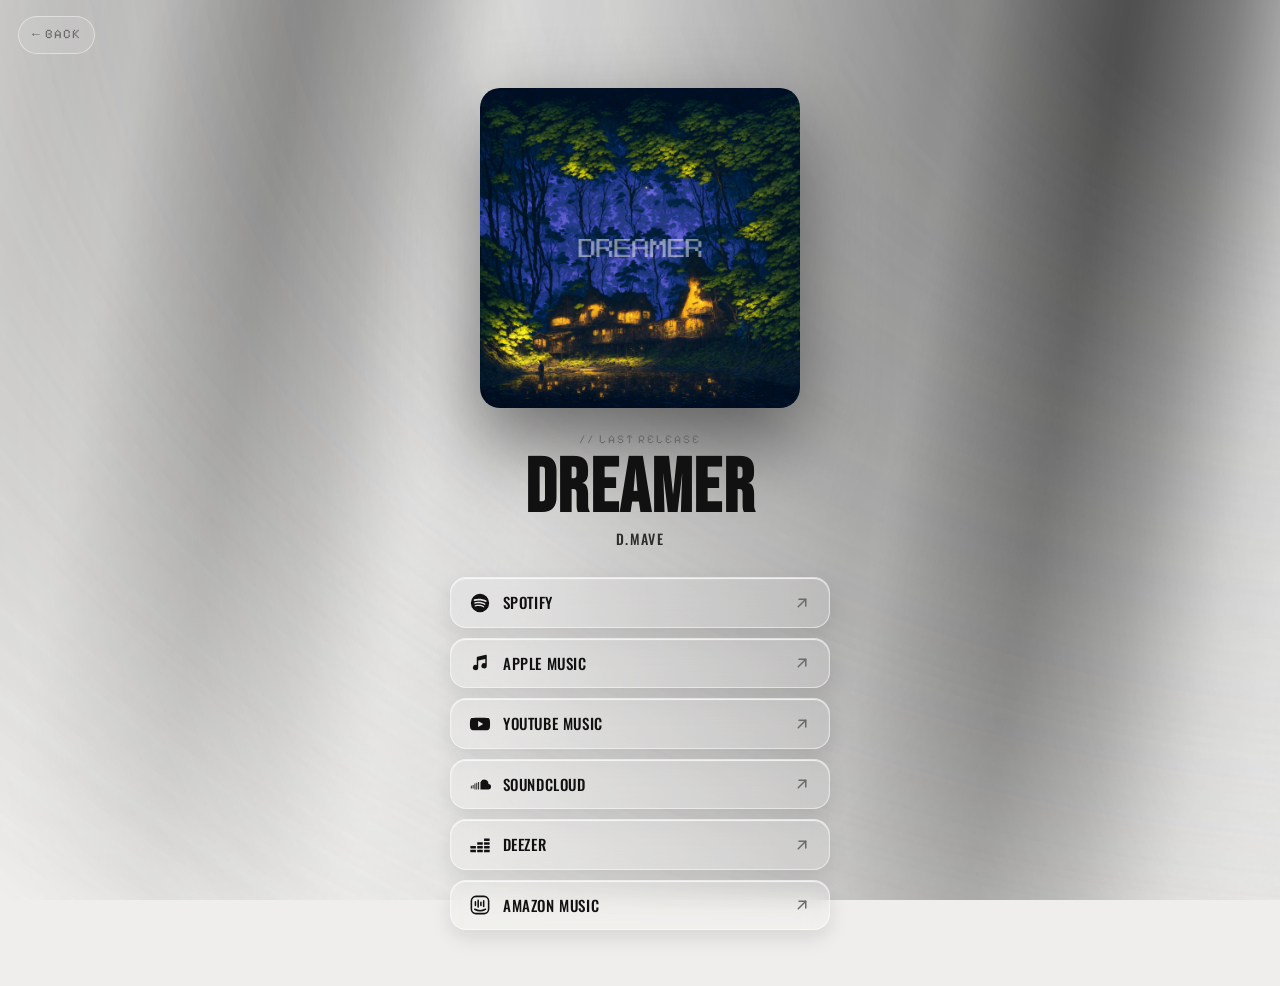
==== release.html @ 17467ef3 "Deploy D.Mave artist site Static one-page artist card (hero dither turntable, gooey nav, audio previ" ====
<!DOCTYPE html>
<html lang="en">
<head>
  <meta charset="UTF-8">
  <meta name="viewport" content="width=device-width, initial-scale=1.0">
  <title>DREAMER — D.Mave</title>
  <meta name="description" content="Listen to DREAMER by D.Mave on all major streaming platforms.">

  <link rel="icon" type="image/jpeg" href="photos/D.Mave%20pfp.jpg">
  <meta property="og:type" content="music.album">
  <meta property="og:url" content="https://asuramaru13.github.io/d-mave/release.html">
  <meta property="og:title" content="DREAMER — D.Mave">
  <meta property="og:description" content="Listen to DREAMER by D.Mave on all major streaming platforms.">
  <meta property="og:image" content="https://asuramaru13.github.io/d-mave/photos/dreamer%20cover.jpg">
  <meta name="twitter:card" content="summary_large_image">
  <meta name="twitter:title" content="DREAMER — D.Mave">
  <meta name="twitter:image" content="https://asuramaru13.github.io/d-mave/photos/dreamer%20cover.jpg">

  <link rel="preconnect" href="https://fonts.googleapis.com">
  <link rel="preconnect" href="https://fonts.gstatic.com" crossorigin>
  <link href="https://fonts.googleapis.com/css2?family=Bebas+Neue&family=Oswald:wght@400;500;600&family=Pixelify+Sans:wght@400;500;600;700&display=swap" rel="stylesheet">

  <link rel="stylesheet" href="styles.css">
  <script>document.documentElement.classList.add('js');</script>
  <style>
    .rp {
      min-height: 100vh;
      display: flex;
      flex-direction: column;
      align-items: center;
      justify-content: center;
      gap: 22px;
      padding: 88px 20px 56px;
      text-align: center;
      position: relative;
      z-index: 1;
    }
    .rp-back {
      position: fixed;
      top: 16px;
      left: 18px;
      z-index: 5;
      font-family: var(--font-pixel);
      font-size: 13px;
      letter-spacing: .08em;
      color: var(--muted);
      text-decoration: none;
      display: inline-flex;
      align-items: center;
      gap: 6px;
      padding: 8px 13px;
      border-radius: 999px;
      background: rgba(255, 255, 255, .1);
      border: 1px solid rgba(255, 255, 255, .45);
      -webkit-backdrop-filter: blur(10px) saturate(140%);
              backdrop-filter: blur(10px) saturate(140%);
      transition: transform .2s ease, color .2s ease, background .2s ease;
    }
    .rp-back:hover { color: var(--ink); transform: translateX(-2px); background: rgba(255, 255, 255, .24); }
    .rp-cover {
      width: min(74vw, 320px);
      aspect-ratio: 1;
      border-radius: 20px;
      overflow: hidden;
      box-shadow: 0 34px 80px rgba(0, 0, 0, .5);
    }
    .rp-cover img { width: 100%; height: 100%; object-fit: cover; display: block; }
    .rp-head { display: flex; flex-direction: column; align-items: center; gap: 2px; }
    .rp-eyebrow {
      font-family: var(--font-pixel);
      font-size: 12px; letter-spacing: .16em; text-transform: uppercase;
      color: var(--muted); margin: 0;
    }
    .rp-title {
      font-family: var(--font-display);
      font-size: clamp(46px, 13vw, 76px);
      line-height: .9; letter-spacing: .02em; margin: 6px 0 2px;
    }
    .rp-artist {
      font-family: var(--font-button);
      font-weight: 500; text-transform: uppercase; letter-spacing: .1em;
      font-size: 14px; color: #2c2c2c; margin: 0;
    }
    .rp-services {
      display: flex; flex-direction: column; gap: 10px;
      width: min(90vw, 380px); margin-top: 6px;
    }
    .svc {
      display: flex; align-items: center; justify-content: space-between; gap: 12px;
      padding: 13px 18px; border-radius: 16px; text-decoration: none; color: var(--ink);
      font-family: var(--font-button); font-weight: 500; text-transform: uppercase;
      letter-spacing: .04em; font-size: 15px;
      background: rgba(255, 255, 255, .14);
      border: 1px solid rgba(255, 255, 255, .5);
      -webkit-backdrop-filter: blur(12px) saturate(150%);
              backdrop-filter: blur(12px) saturate(150%);
      box-shadow: inset 0 1px 1px rgba(255, 255, 255, .8), 0 8px 20px rgba(0, 0, 0, .1);
      transition: transform .25s cubic-bezier(.22, 1, .36, 1), background .25s ease, box-shadow .25s ease;
    }
    .svc:hover {
      transform: translateY(-2px) scale(1.02);
      background: rgba(255, 255, 255, .26);
      box-shadow: inset 0 1px 1px rgba(255, 255, 255, .92), 0 14px 28px rgba(0, 0, 0, .14);
    }
    .svc__l { display: flex; align-items: center; gap: 12px; }
    .svc__l svg { width: 22px; height: 22px; flex: none; }
    .svc__arrow { color: var(--muted); transition: transform .25s ease, color .25s ease; flex: none; }
    .svc:hover .svc__arrow { transform: translate(3px, -3px); color: var(--ink); }
  </style>
</head>
<body>

  <div class="aurora" aria-hidden="true"></div>

  <a class="rp-back" href="index.html">&larr; BACK</a>

  <main class="rp">
    <div class="rp-cover reveal">
      <img src="photos/dreamer%20cover.jpg" alt="Обложка альбома DREAMER — D.Mave">
    </div>

    <div class="rp-head">
      <p class="rp-eyebrow reveal">// Last release</p>
      <h1 class="rp-title reveal">DREAMER</h1>
      <p class="rp-artist reveal">D.Mave</p>
    </div>

    <!-- Spotify и Amazon Music ведут прямо на АЛЬБОМ (данные Odesli).
         Apple Music, YouTube Music, SoundCloud, Deezer — пока на профиль артиста
         (прямой ссылки на альбом нет); замените, когда альбом там появится. -->
    <nav class="rp-services" aria-label="Слушать на площадках">

      <a class="svc reveal" href="https://open.spotify.com/album/6qW0QtCH3sCwZKzRVfQxWa" target="_blank" rel="noopener">
        <span class="svc__l">
          <svg viewBox="0 0 24 24" aria-hidden="true" fill="currentColor"><path d="M12 2a10 10 0 1 0 0 20 10 10 0 0 0 0-20Zm4.59 14.44a.62.62 0 0 1-.86.21c-2.35-1.44-5.3-1.76-8.79-.96a.62.62 0 1 1-.28-1.22c3.81-.87 7.08-.5 9.72 1.11.3.18.39.57.21.86Zm1.23-2.73a.78.78 0 0 1-1.07.26c-2.69-1.65-6.79-2.13-9.97-1.17a.78.78 0 1 1-.45-1.5c3.64-1.09 8.16-.56 11.24 1.34.37.23.49.71.25 1.07Zm.11-2.85c-3.23-1.92-8.55-2.1-11.63-1.16a.94.94 0 1 1-.54-1.8c3.54-1.07 9.42-.86 13.13 1.35a.94.94 0 0 1-.96 1.61Z"/></svg>
          <span>Spotify</span>
        </span>
        <svg class="svc__arrow" viewBox="0 0 24 24" width="18" height="18" aria-hidden="true" fill="none" stroke="currentColor" stroke-width="2" stroke-linecap="round" stroke-linejoin="round"><path d="M7 17 17 7"/><path d="M8 7h9v9"/></svg>
      </a>

      <a class="svc reveal" href="https://music.apple.com/ua/artist/d-mave/1584097393" target="_blank" rel="noopener">
        <span class="svc__l">
          <svg viewBox="0 0 24 24" aria-hidden="true" fill="currentColor"><path d="M18.5 3.1 9.2 5.05a.9.9 0 0 0-.72.88v8.33a2.9 2.9 0 1 0 1.6 2.6V9.2l7.7-1.6v4.78a2.9 2.9 0 1 0 1.6 2.6V3.98a.9.9 0 0 0-1.08-.88Z"/></svg>
          <span>Apple Music</span>
        </span>
        <svg class="svc__arrow" viewBox="0 0 24 24" width="18" height="18" aria-hidden="true" fill="none" stroke="currentColor" stroke-width="2" stroke-linecap="round" stroke-linejoin="round"><path d="M7 17 17 7"/><path d="M8 7h9v9"/></svg>
      </a>

      <a class="svc reveal" href="https://music.youtube.com/@DMave" target="_blank" rel="noopener">
        <span class="svc__l">
          <svg viewBox="0 0 24 24" aria-hidden="true" fill="currentColor"><path d="M23 12s0-3.2-.41-4.73a2.5 2.5 0 0 0-1.76-1.77C19.3 5.08 12 5.08 12 5.08s-7.3 0-8.83.42A2.5 2.5 0 0 0 1.41 7.27C1 8.8 1 12 1 12s0 3.2.41 4.73a2.5 2.5 0 0 0 1.76 1.77C4.7 18.92 12 18.92 12 18.92s7.3 0 8.83-.42a2.5 2.5 0 0 0 1.76-1.77C23 15.2 23 12 23 12Zm-13 3.2V8.8l5.5 3.2-5.5 3.2Z"/></svg>
          <span>YouTube Music</span>
        </span>
        <svg class="svc__arrow" viewBox="0 0 24 24" width="18" height="18" aria-hidden="true" fill="none" stroke="currentColor" stroke-width="2" stroke-linecap="round" stroke-linejoin="round"><path d="M7 17 17 7"/><path d="M8 7h9v9"/></svg>
      </a>

      <a class="svc reveal" href="https://soundcloud.com/david-dolgikh" target="_blank" rel="noopener">
        <span class="svc__l">
          <svg viewBox="0 0 24 24" aria-hidden="true" fill="currentColor"><path d="M2 14v3h1v-3H2Zm2-1v4h1v-4H4Zm2-1.5V18h1v-6.5H6Zm2-1V18h1V10.5H8Zm2-.8V18h1V9.7h-1Zm2.5-.2V18H21a3 3 0 0 0 .2-6 4.5 4.5 0 0 0-8.5-2.3c-.1 0-.2.1-.2.2Z"/></svg>
          <span>SoundCloud</span>
        </span>
        <svg class="svc__arrow" viewBox="0 0 24 24" width="18" height="18" aria-hidden="true" fill="none" stroke="currentColor" stroke-width="2" stroke-linecap="round" stroke-linejoin="round"><path d="M7 17 17 7"/><path d="M8 7h9v9"/></svg>
      </a>

      <a class="svc reveal" href="https://www.deezer.com/en/artist/5999942" target="_blank" rel="noopener">
        <span class="svc__l">
          <svg viewBox="0 0 24 24" aria-hidden="true" fill="currentColor">
            <rect x="16.4" y="5" width="6.1" height="2.5" rx=".3"/><rect x="16.4" y="9.1" width="6.1" height="2.5" rx=".3"/><rect x="8.95" y="9.1" width="6.1" height="2.5" rx=".3"/><rect x="16.4" y="13.2" width="6.1" height="2.5" rx=".3"/><rect x="8.95" y="13.2" width="6.1" height="2.5" rx=".3"/><rect x="1.5" y="13.2" width="6.1" height="2.5" rx=".3"/><rect x="16.4" y="17.3" width="6.1" height="2.5" rx=".3"/><rect x="8.95" y="17.3" width="6.1" height="2.5" rx=".3"/><rect x="1.5" y="17.3" width="6.1" height="2.5" rx=".3"/>
          </svg>
          <span>Deezer</span>
        </span>
        <svg class="svc__arrow" viewBox="0 0 24 24" width="18" height="18" aria-hidden="true" fill="none" stroke="currentColor" stroke-width="2" stroke-linecap="round" stroke-linejoin="round"><path d="M7 17 17 7"/><path d="M8 7h9v9"/></svg>
      </a>

      <a class="svc reveal" href="https://music.amazon.com/albums/B0HM22D9TM" target="_blank" rel="noopener">
        <span class="svc__l">
          <svg viewBox="0 0 24 24" aria-hidden="true" fill="none" stroke="currentColor" stroke-width="1.7" stroke-linecap="round" stroke-linejoin="round">
            <rect x="2.6" y="2.6" width="18.8" height="18.8" rx="5"/><path d="M7 8.5v4M10 6.8v7.4M13 9v3.5M16 7.5v6"/><path d="M6.3 16.6c3.6 2.1 8.1 2.1 11.7 0"/>
          </svg>
          <span>Amazon Music</span>
        </span>
        <svg class="svc__arrow" viewBox="0 0 24 24" width="18" height="18" aria-hidden="true" fill="none" stroke="currentColor" stroke-width="2" stroke-linecap="round" stroke-linejoin="round"><path d="M7 17 17 7"/><path d="M8 7h9v9"/></svg>
      </a>

    </nav>
  </main>

  <script>
    // Apple-style появление при загрузке (каскадом). setTimeout, а не rAF — надёжнее.
    (function () {
      var reduced = window.matchMedia && window.matchMedia('(prefers-reduced-motion: reduce)').matches;
      var els = [].slice.call(document.querySelectorAll('.reveal'));
      if (reduced) { els.forEach(function (el) { el.classList.add('in'); }); return; }
      setTimeout(function () {
        els.forEach(function (el, i) {
          el.style.transitionDelay = (i * 0.07) + 's';
          el.classList.add('in');
        });
      }, 80);
    })();
  </script>
</body>
</html>
---- styles.css ----
/* ============ TOKENS ============ */
:root {
  --bg: #efeeec;
  --ink: #111111;
  --muted: #6b6b6b;
  --line: #d8d7d4;
  --paper: #e6e5e2;

  --font-display: 'Bebas Neue', sans-serif;
  --font-pixel: 'Pixelify Sans', monospace;
  --font-text: 'Bebas Neue', sans-serif;
  --font-button: 'Oswald', sans-serif;

  --wrap: 1180px;
  --gutter: clamp(16px, 5vw, 64px);
}

/* ============ RESET ============ */
*, *::before, *::after { box-sizing: border-box; }
html { scroll-behavior: smooth; }
body {
  margin: 0;
  background: var(--bg);
  color: var(--ink);
  font-family: var(--font-text);
  line-height: 1.5;
  -webkit-font-smoothing: antialiased;
  overflow-x: hidden; /* край вращающейся пластинки не даёт горизонтальный скролл */
}
img { display: block; max-width: 100%; height: auto; }
a { color: inherit; text-decoration: none; }
ol { margin: 0; padding: 0; list-style: none; }

.wrap {
  max-width: var(--wrap);
  margin-inline: auto;
  padding-inline: var(--gutter);
  width: 100%;
}

/* якоря навигации не прячутся под фиксированной панелью сверху */
#hero, #about, #release, #follow { scroll-margin-top: 76px; }

.eyebrow {
  font-family: var(--font-pixel);
  font-size: 13px;
  letter-spacing: 0.14em;
  text-transform: uppercase;
  color: var(--muted);
  margin: 0 0 14px;
}

/* ============ HERO ============ */
.hero { padding-top: clamp(32px, 7vw, 80px); }
.hero__inner {
  display: grid;
  grid-template-columns: minmax(0, 1.05fr) minmax(0, 1fr);
  align-items: center;
  gap: clamp(24px, 5vw, 64px);
  min-height: min(82vh, 760px);
}
.hero__player {
  position: relative;
  aspect-ratio: 1394 / 1128;
}
/* когда включён dither-эффект — без рамки/подложки, прозрачный фон */
.hero__player.is-veiled {
  touch-action: pan-y; /* не мешать вертикальной прокрутке над canvas */
}
/* мягкая тень по силуэту вертушки (canvas прозрачный) */
.hero__player.is-veiled canvas {
  filter:
    drop-shadow(0 18px 26px rgba(0, 0, 0, .34))
    drop-shadow(0 50px 72px rgba(0, 0, 0, .40));
}
.hero__player-img {
  width: 100%;
  /* заметная, но хорошо растушёванная тень (большой blur) */
  filter:
    drop-shadow(0 20px 28px rgba(0, 0, 0, .42))
    drop-shadow(0 64px 96px rgba(0, 0, 0, .58));
}
.hero__name {
  font-family: var(--font-display);
  font-weight: 400;
  font-size: clamp(72px, 13vw, 168px);
  line-height: 0.88;
  letter-spacing: 0.01em;
  margin: 0 0 18px;
}
.hero__bio {
  max-width: 44ch;
  font-family: var(--font-text);
  font-size: clamp(20px, 2vw, 26px);
  line-height: 1.12;
  letter-spacing: 0.02em;
  color: #2c2c2c;
  margin: 0;
}

/* ============ АВАТАР (кругом, верхний левый угол) ============ */
.avatar {
  position: absolute;
  top: clamp(16px, 2.4vw, 26px);
  left: clamp(16px, 2.4vw, 30px);
  z-index: 40;
  width: clamp(50px, 6vw, 66px);
  height: clamp(50px, 6vw, 66px);
  border-radius: 50%;
  object-fit: cover;
  object-position: 50% 30%;
  border: 2px solid rgba(255, 255, 255, .75);
  box-shadow: 0 6px 18px rgba(0, 0, 0, .22);
}

/* ============ О СЕБЕ / УСЛУГА ============ */
.about {
  padding-block: clamp(44px, 8vw, 96px);
  border-top: 1px solid var(--line);
}
.about__title {
  font-family: var(--font-display); /* Bebas Neue (текст английский) */
  font-weight: 400;
  text-transform: uppercase;
  font-size: clamp(34px, 5.5vw, 70px);
  line-height: 1;
  letter-spacing: 0.015em;
  margin: 0 0 18px;
}
.about__text {
  font-family: var(--font-button);
  font-weight: 400;
  font-size: clamp(16px, 1.5vw, 20px);
  line-height: 1.5;
  max-width: 54ch;
  color: #2c2c2c;
  margin: 0 0 30px;
}

/* плашка-призыв «Связаться» — liquid glass + зум (и иконка чуть растёт) */
.cta {
  display: inline-flex;
  align-items: center;
  gap: 12px;
  padding: 14px 26px;
  border-radius: 999px;
  font-family: var(--font-button);
  font-weight: 500;
  font-size: 17px;
  letter-spacing: 0.06em;
  text-transform: uppercase;
  color: var(--ink);
  background: rgba(255, 255, 255, .16);
  border: 1px solid rgba(255, 255, 255, .55);
  -webkit-backdrop-filter: blur(14px) saturate(150%);
          backdrop-filter: blur(14px) saturate(150%);
  box-shadow:
    inset 0 1px 1px rgba(255, 255, 255, .85),
    inset 0 -2px 6px rgba(255, 255, 255, .22),
    0 8px 22px rgba(0, 0, 0, .12);
  transition: transform .3s cubic-bezier(.22, 1, .36, 1),
              background .3s ease, box-shadow .3s ease;
  will-change: transform;
}
.cta:hover {
  transform: translateY(-3px) scale(1.06);
  background: rgba(255, 255, 255, .3);
  box-shadow:
    inset 0 1px 1px rgba(255, 255, 255, .95),
    inset 0 -2px 6px rgba(255, 255, 255, .3),
    0 16px 34px rgba(0, 0, 0, .16);
}
.cta svg { transition: transform .3s cubic-bezier(.22, 1, .36, 1); }
.cta:hover svg { transform: scale(1.22); }
/* зум должен перебивать .reveal.in { transform: none } */
.js .cta.in:hover { transform: translateY(-3px) scale(1.06); }

/* ============ LAST RELEASE ============ */
.release {
  position: relative;
  margin-top: clamp(48px, 9vw, 120px);
  padding-block: clamp(48px, 8vw, 100px);
  border-top: 1px solid var(--line);
  overflow: hidden; /* правая половина пластинки прячется за границей секции */
  min-height: clamp(560px, 62vw, 860px); /* место для абсолютно спозиционированного винила */
}
.release__inner { position: static; }
.release__info {
  max-width: 560px;
  position: relative;
  z-index: 1; /* текст поверх винила */
}
/* заголовок релиза: DREAMER + обложка в один ряд, обложка по центру по вертикали */
.release__head {
  display: flex;
  align-items: center;
  gap: clamp(16px, 2.4vw, 28px);
}
.release__headtext { min-width: 0; }
.release__cover {
  flex: none;
  width: clamp(80px, 9vw, 112px);
  aspect-ratio: 1;
  border-radius: 14px;
  object-fit: cover;
  display: block;
  box-shadow: 0 16px 34px rgba(0, 0, 0, .3);
}
.release__title {
  font-family: var(--font-display);
  font-weight: 400;
  font-size: clamp(56px, 9vw, 120px);
  line-height: 0.9;
  letter-spacing: 0.01em;
  margin: 0 0 12px;
}
.release__meta {
  font-family: var(--font-pixel);
  font-size: 13px;
  letter-spacing: 0.12em;
  color: var(--muted);
  margin: 0 0 32px;
}

/* --- tracklist --- */
.tracklist { counter-reset: trk; margin-bottom: 36px; }
.track {
  counter-increment: trk;
  display: grid;
  grid-template-columns: 2.6em 1fr auto;
  align-items: center;
  gap: 14px;
  padding: 11px 0;
  border-top: 1px solid var(--line);
  transition: padding-left .2s ease, color .2s ease;
}
.track:last-child { border-bottom: 1px solid var(--line); }

/* кнопка воспроизведения семпла: номер ⇄ play ⇄ эквалайзер/pause */
.track__btn {
  position: relative;
  width: 2.1em;
  height: 2.1em;
  display: grid;
  place-items: center;
  padding: 0;
  margin-left: -2px;
  border: none;
  background: none;
  color: var(--ink);
  cursor: pointer;
  -webkit-tap-highlight-color: transparent;
}
.track__num,
.track__i,
.track__eq { grid-area: 1 / 1; transition: opacity .15s ease; }
.track__num {
  font-family: var(--font-pixel);
  font-size: 13px;
  color: var(--muted);
}
.track__num::before { content: counter(trk, decimal-leading-zero); }
.track__i { width: 17px; height: 17px; fill: var(--ink); opacity: 0; }
.track__eq {
  opacity: 0;
  display: inline-flex;
  align-items: flex-end;
  gap: 2px;
  width: 15px;
  height: 14px;
}
.track__eq i { flex: 1; background: var(--ink); height: 35%; }
.track.is-playing .track__eq i { animation: eq .9s ease-in-out infinite; }
.track__eq i:nth-child(2) { animation-delay: .25s; }
.track__eq i:nth-child(3) { animation-delay: .5s; }
@keyframes eq { 0%, 100% { height: 30%; } 50% { height: 100%; } }

/* состояния иконки кнопки */
.track:hover:not(.is-playing) .track__num { opacity: 0; }
.track:hover:not(.is-playing) .track__i--play { opacity: 1; }
.track.is-playing .track__num { opacity: 0; }
.track.is-playing .track__eq { opacity: 1; }
.track.is-playing:hover .track__eq { opacity: 0; }
.track.is-playing:hover .track__i--pause { opacity: 1; }
.track__name {
  font-family: var(--font-text);
  font-size: clamp(19px, 1.8vw, 24px);
  letter-spacing: 0.02em;
  cursor: pointer;
}
.track__dur {
  font-family: var(--font-pixel);
  font-size: 13px;
  color: var(--muted);
}
.track:hover { padding-left: 10px; }
.track:hover .track__name { color: #000; }
.track.is-playing { padding-left: 10px; }
.track.is-playing .track__name { color: #000; }

/* --- album link --- */
.album-link {
  display: inline-flex;
  align-items: center;
  gap: 12px;
  padding: 15px 28px;
  border-radius: 999px;
  font-family: var(--font-button);
  font-weight: 500;
  font-size: 17px;
  letter-spacing: 0.06em;
  text-transform: uppercase;
  color: var(--ink);
  /* Apple liquid glass */
  background: rgba(255, 255, 255, .16);
  border: 1px solid rgba(255, 255, 255, .55);
  -webkit-backdrop-filter: blur(14px) saturate(150%);
          backdrop-filter: blur(14px) saturate(150%);
  box-shadow:
    inset 0 1px 1px rgba(255, 255, 255, .85),
    inset 0 -2px 6px rgba(255, 255, 255, .22),
    0 8px 22px rgba(0, 0, 0, .12);
  transition: transform .3s cubic-bezier(.22, 1, .36, 1),
              background .3s ease, box-shadow .3s ease;
  will-change: transform;
}
.album-link:hover {
  transform: translateY(-3px) scale(1.07);
  background: rgba(255, 255, 255, .3);
  box-shadow:
    inset 0 1px 1px rgba(255, 255, 255, .95),
    inset 0 -2px 6px rgba(255, 255, 255, .3),
    0 16px 34px rgba(0, 0, 0, .16);
}
.album-link svg { transition: transform .3s ease; }
.album-link:hover svg { transform: translate(3px, -3px); }
/* зум при наведении должен перебивать .reveal.in { transform: none } */
.js .album-link.in:hover { transform: translateY(-3px) scale(1.07); }

/* --- vinyl (half off-screen on desktop, rotating) --- */
/* обёртка привязана к правому краю окна и сдвинута на половину своей ширины
   → центр пластинки сидит на крае экрана, видно ровно левую половину */
.release__vinyl {
  position: absolute;
  top: 50%;
  right: 0;
  transform: translate(50%, -50%);
  width: clamp(520px, 52vw, 820px);
  aspect-ratio: 1;
  display: grid;
  place-items: center;
  z-index: 0;
}
.vinyl {
  grid-area: 1 / 1;
  width: 90%;
  max-width: none;
  display: block;
  transform: none;
  filter: drop-shadow(0 25px 45px rgba(0,0,0,.45));
  animation: spin 26s linear infinite;
  will-change: transform;
}

/* --- прогресс-ползунок (полукруг) + таймер --- */
.vinyl-progress {
  grid-area: 1 / 1;
  width: 100%;
  height: 100%;
  overflow: visible;
  pointer-events: none;
  z-index: 2;
}
.vp-track {
  fill: none;
  stroke: rgba(17, 17, 17, .18);
  stroke-width: 0.22;
}
.vp-fill {
  fill: none;
  stroke: var(--ink);
  stroke-width: 0.4;
  stroke-linecap: round;
  stroke-dasharray: 100;
  stroke-dashoffset: 34; /* стартовое заполнение ~66% */
}
.vp-handle {
  fill: var(--ink);
  stroke: #fff;
  stroke-width: 0.5;
  paint-order: stroke;
}
.vinyl-timer {
  position: absolute;
  left: 3%;
  bottom: 4%;
  z-index: 3;
  font-family: var(--font-text); /* Bebas Neue */
  font-size: clamp(18px, 1.5vw, 24px);
  letter-spacing: 0.06em;
  color: var(--ink);
  display: flex;
  gap: 9px;
}
.vinyl-timer .vt-sep,
.vinyl-timer #tDur { color: var(--ink); }
@keyframes spin {
  from { transform: rotate(0deg); }
  to   { transform: rotate(360deg); }
}
/* hover-пауза */
.vinyl.is-paused { animation-play-state: paused; }

/* ============ SOCIALS ============ */
.socials {
  margin-top: clamp(40px, 8vw, 96px);
  padding-block: clamp(40px, 6vw, 72px);
  border-top: 1px solid var(--line);
}
.socials__label { text-align: center; }
.social-row {
  display: flex;
  justify-content: center;
  flex-wrap: wrap;
  gap: 14px;
}
.social {
  display: grid;
  place-items: center;
  width: 54px;
  height: 54px;
  border-radius: 50%;
  color: var(--ink);
  /* Apple liquid glass (прозрачнее — фон слегка читается) */
  background: rgba(255, 255, 255, .07);
  border: 1px solid rgba(255, 255, 255, .4);
  -webkit-backdrop-filter: blur(6px) saturate(140%);
          backdrop-filter: blur(6px) saturate(140%);
  box-shadow:
    inset 0 1px 1px rgba(255, 255, 255, .6),
    inset 0 -2px 6px rgba(255, 255, 255, .14),
    0 6px 16px rgba(0, 0, 0, .1);
  transition: background .25s ease, color .25s ease, border-color .25s ease,
              transform .25s cubic-bezier(.22, 1, .36, 1), box-shadow .25s ease;
}
.social:hover {
  background: var(--ink);
  color: var(--bg);
  border-color: var(--ink);
  transform: translateY(-4px) scale(1.16);
  box-shadow: 0 12px 24px rgba(0, 0, 0, .22);
}
.copyright {
  text-align: center;
  font-family: var(--font-pixel);
  font-size: 12px;
  letter-spacing: 0.08em;
  color: var(--muted);
  margin: 34px 0 0;
}

/* ============ AURORA BACKGROUND (чёрно-белая) ============ */
/* Воссоздание aurora-эффекта на чистом CSS: полосатый градиент + "сияние"
   в оттенках серого, blur, радиальная маска и плавное движение фона. */
.aurora {
  position: fixed;
  inset: 0;
  z-index: -1;
  overflow: hidden;
  pointer-events: none;
}
.aurora::before,
.aurora::after {
  content: "";
  position: absolute;
  inset: -12%;
  --stripes: repeating-linear-gradient(100deg,
      rgba(255,255,255,.92) 0%, rgba(255,255,255,.92) 7%,
      transparent 10%, transparent 12%, rgba(255,255,255,.92) 16%);
  --aurora: repeating-linear-gradient(100deg,
      #141414 8%, #5e5e5e 14%, #cfcfcf 20%, #6a6a6a 26%, #202020 32%);
  background-image: var(--stripes), var(--aurora);
  background-size: 300% 200%, 200% 120%;
  background-position: 50% 50%, 50% 50%;
  filter: blur(9px);
  opacity: .85;
  will-change: background-position;
  -webkit-mask-image: radial-gradient(ellipse at 100% 0%, #000 18%, rgba(0,0,0,.55) 56%, transparent 90%);
          mask-image: radial-gradient(ellipse at 100% 0%, #000 18%, rgba(0,0,0,.55) 56%, transparent 90%);
  animation: aurora 60s linear infinite;
}
.aurora::after {
  background-image: var(--aurora);
  background-size: 220% 120%;
  mix-blend-mode: multiply;
  filter: blur(16px);
  opacity: .5;
  animation: aurora 44s linear infinite reverse;
}
@keyframes aurora {
  from { background-position: 50% 50%, 50% 50%; }
  to   { background-position: 350% 50%, 350% 50%; }
}

/* ============ APPLE-STYLE REVEAL ============ */
.js .reveal {
  opacity: 0;
  transform: translateY(26px);
  transition: opacity .9s cubic-bezier(.22, 1, .36, 1),
              transform .9s cubic-bezier(.22, 1, .36, 1);
}
.js .reveal.in {
  opacity: 1;
  transform: none;
}

/* ============ RESPONSIVE ============ */
@media (max-width: 860px) {
  /* отступ сверху — чтобы аватар не налезал; снизу — чтобы био не упиралось в разделитель */
  .hero { padding-top: 92px; padding-bottom: clamp(44px, 9vw, 60px); }
  .hero__inner {
    grid-template-columns: 1fr;
    min-height: auto;
    text-align: left;
    gap: 28px;
  }
  .hero__player { max-width: 420px; }

  .release { min-height: 0; }
  .release__inner { display: flex; flex-direction: column; }
  .release__info { max-width: none; }
  .release__vinyl {
    order: -1; /* пластинка над списком треков */
    position: static;
    transform: none;
    width: min(78vw, 360px);
    margin: 0 auto 52px; /* место под таймер */
    /* aspect-ratio:1 / display:grid / place-items:center наследуются из базы */
  }
  .vinyl-timer {
    left: 50%;
    right: auto;
    bottom: -34px;
    transform: translateX(-50%);
    justify-content: center;
  }
}

/* ============ REDUCED MOTION ============ */
@media (prefers-reduced-motion: reduce) {
  html { scroll-behavior: auto; }
  .vinyl { animation: none !important; }
  .aurora::before, .aurora::after { animation: none !important; }
  .js .reveal { opacity: 1 !important; transform: none !important; transition: none !important; }
}
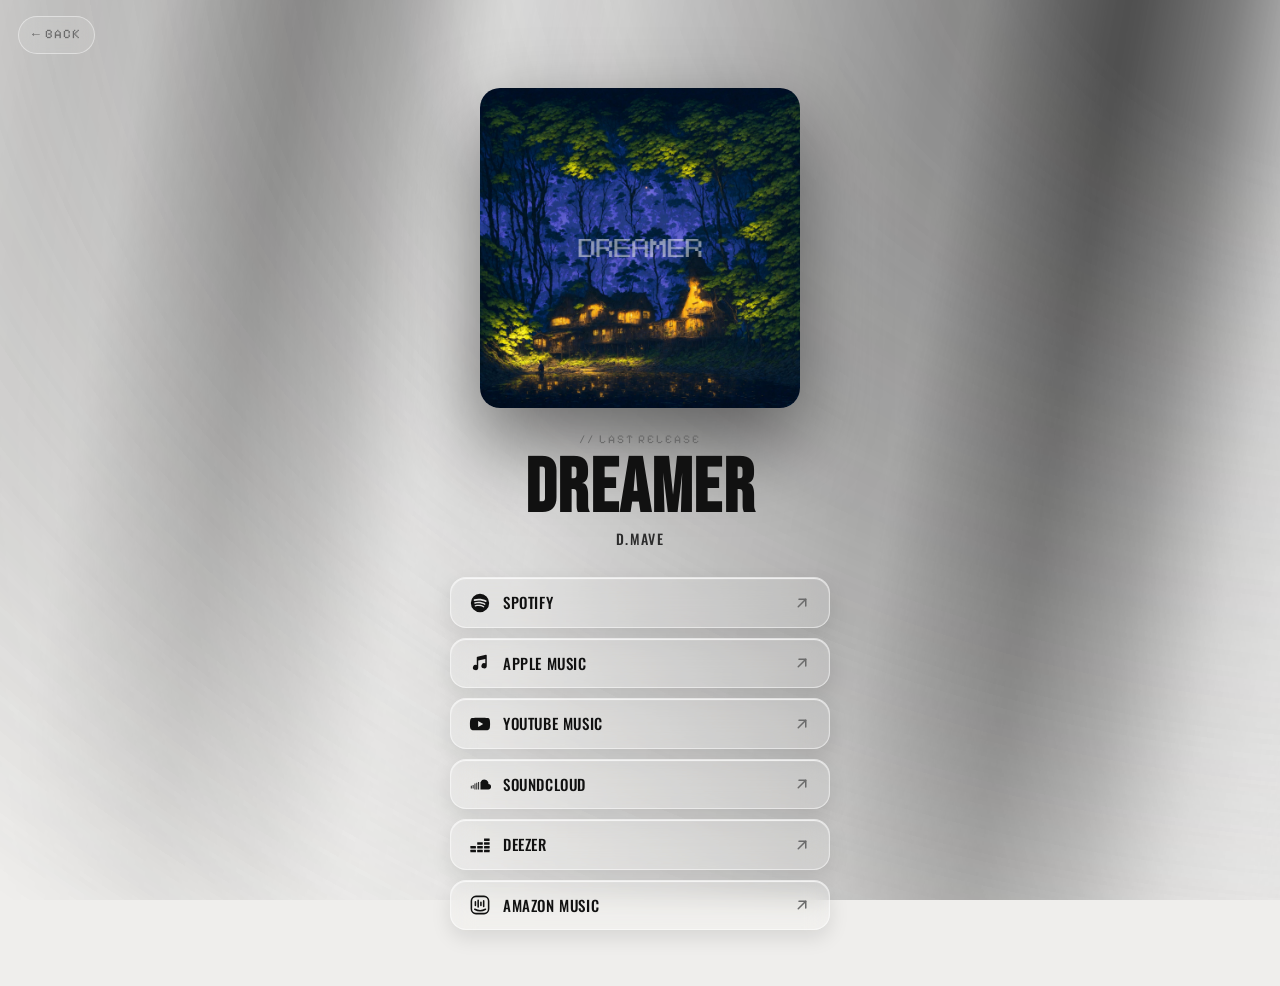
==== commit 636be029: "Fix background tearing on iOS Safari (aurora scrolls with page on touch devices) iOS Safari does not" ====
--- a/release.html
+++ b/release.html
@@ -20,7 +20,7 @@
   <link rel="preconnect" href="https://fonts.gstatic.com" crossorigin>
   <link href="https://fonts.googleapis.com/css2?family=Bebas+Neue&family=Oswald:wght@400;500;600&family=Pixelify+Sans:wght@400;500;600;700&display=swap" rel="stylesheet">
 
-  <link rel="stylesheet" href="styles.css">
+  <link rel="stylesheet" href="styles.css?v=6">
   <script>document.documentElement.classList.add('js');</script>
   <style>
     .rp {
--- a/styles.css
+++ b/styles.css
@@ -25,7 +25,9 @@
   font-family: var(--font-text);
   line-height: 1.5;
   -webkit-font-smoothing: antialiased;
-  overflow-x: hidden; /* край вращающейся пластинки не даёт горизонтальный скролл */
+  /* clip (а не hidden) убирает горизонтальный скролл, но НЕ делает body скролл-контейнером —
+     иначе на мобильных ломается position: fixed (фон/панель «съезжают» при прокрутке) */
+  overflow-x: clip;
 }
 img { display: block; max-width: 100%; height: auto; }
 a { color: inherit; text-decoration: none; }
@@ -502,6 +504,61 @@
   to   { background-position: 350% 50%, 350% 50%; }
 }
 
+/* Телефоны/планшеты: iOS Safari (и мобильный Chrome) не рисуют fixed-слой под статус-баром
+   и нижним тулбаром — при прокрутке у краёв появляется «шов». Поэтому здесь аврора —
+   обычная часть страницы: покрывает весь документ и прокручивается вместе с контентом,
+   значит рисуется везде, где рисуется сайт. Размеры узора — в единицах экрана (vw/vh),
+   чтобы рисунок выглядел так же, как на фиксированной версии. */
+@media (hover: none), (pointer: coarse) {
+  body { position: relative; min-height: 100vh; }
+  .aurora {
+    position: absolute;
+    inset: 0;
+  }
+  /* Узор бесшовный: период полос задан в vw, а размеры плиток кратны периоду
+     вдоль направления градиента (100°: sin=0.98481, cos=0.17365) — стыков плиток не видно,
+     поэтому blur не нужен (он слишком тяжёл для слоя высотой во всю страницу). */
+  .aurora::before,
+  .aurora::after {
+    inset: 0;
+    filter: none;
+    -webkit-mask-image: none;
+            mask-image: none;
+    will-change: auto;
+  }
+  .aurora::before {
+    background-image:
+      repeating-linear-gradient(100deg,
+        rgba(255,255,255,.92) 0, rgba(255,255,255,.92) 26.25vw,
+        transparent 37.5vw, transparent 45vw, rgba(255,255,255,.92) 60vw),
+      repeating-linear-gradient(100deg,
+        #141414 0, #5e5e5e 14.5vw, #cfcfcf 29vw, #6a6a6a 43.5vw, #202020 58vw);
+    background-size: 121.85vw 345.52vw, 117.79vw 334.01vw;
+    background-position: 0 0, 0 0;
+    opacity: .72;
+    animation: aurora-m 60s linear infinite;
+  }
+  .aurora::after {
+    background-image:
+      repeating-linear-gradient(100deg,
+        #141414 0, #5e5e5e 16vw, #cfcfcf 32vw, #6a6a6a 48vw, #202020 64vw);
+    background-size: 129.97vw 368.56vw;
+    background-position: 0 0;
+    mix-blend-mode: normal;
+    opacity: .3;
+    animation: aurora-m2 44s linear infinite reverse;
+  }
+}
+/* сдвиг ровно на целое число плиток → петля без скачка */
+@keyframes aurora-m {
+  from { background-position: 0 0, 0 0; }
+  to   { background-position: -609.25vw 0, -353.37vw 0; }
+}
+@keyframes aurora-m2 {
+  from { background-position: 0 0; }
+  to   { background-position: -389.91vw 0; }
+}
+
 /* ============ APPLE-STYLE REVEAL ============ */
 .js .reveal {
   opacity: 0;
